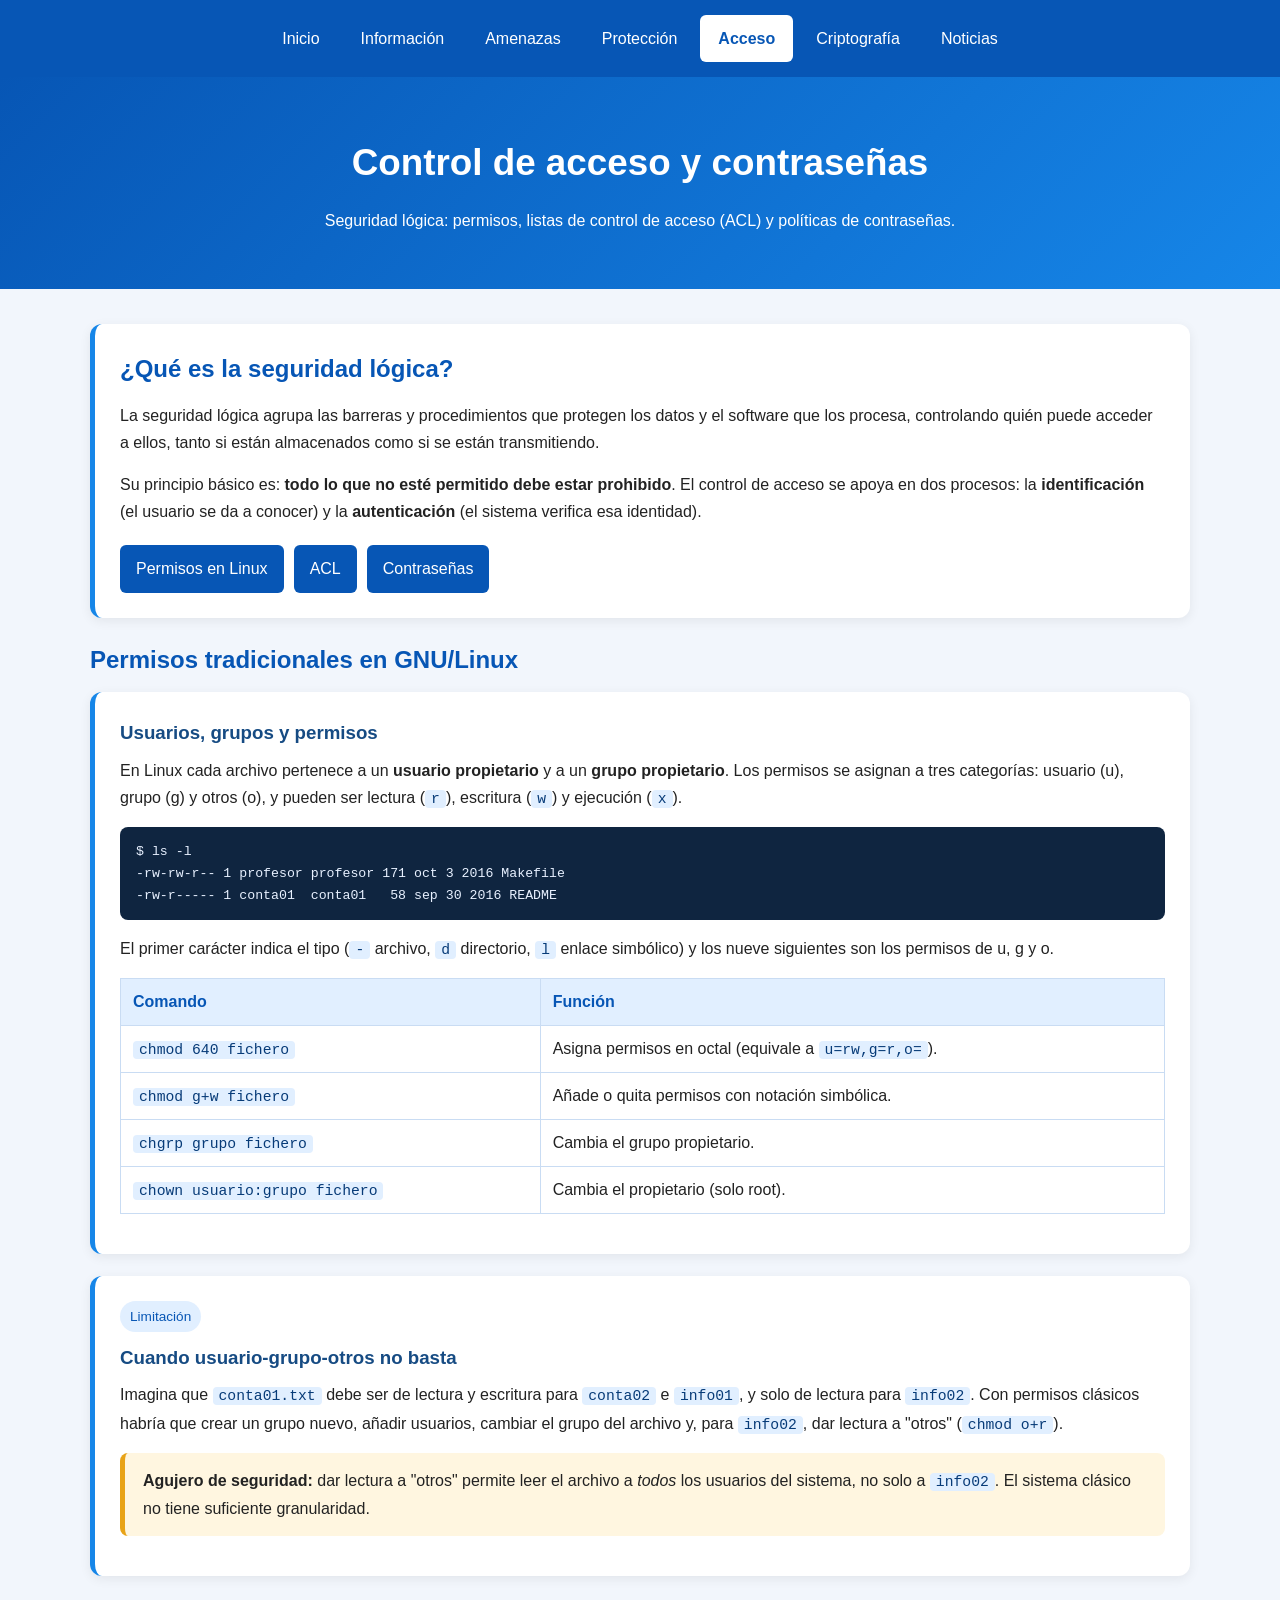
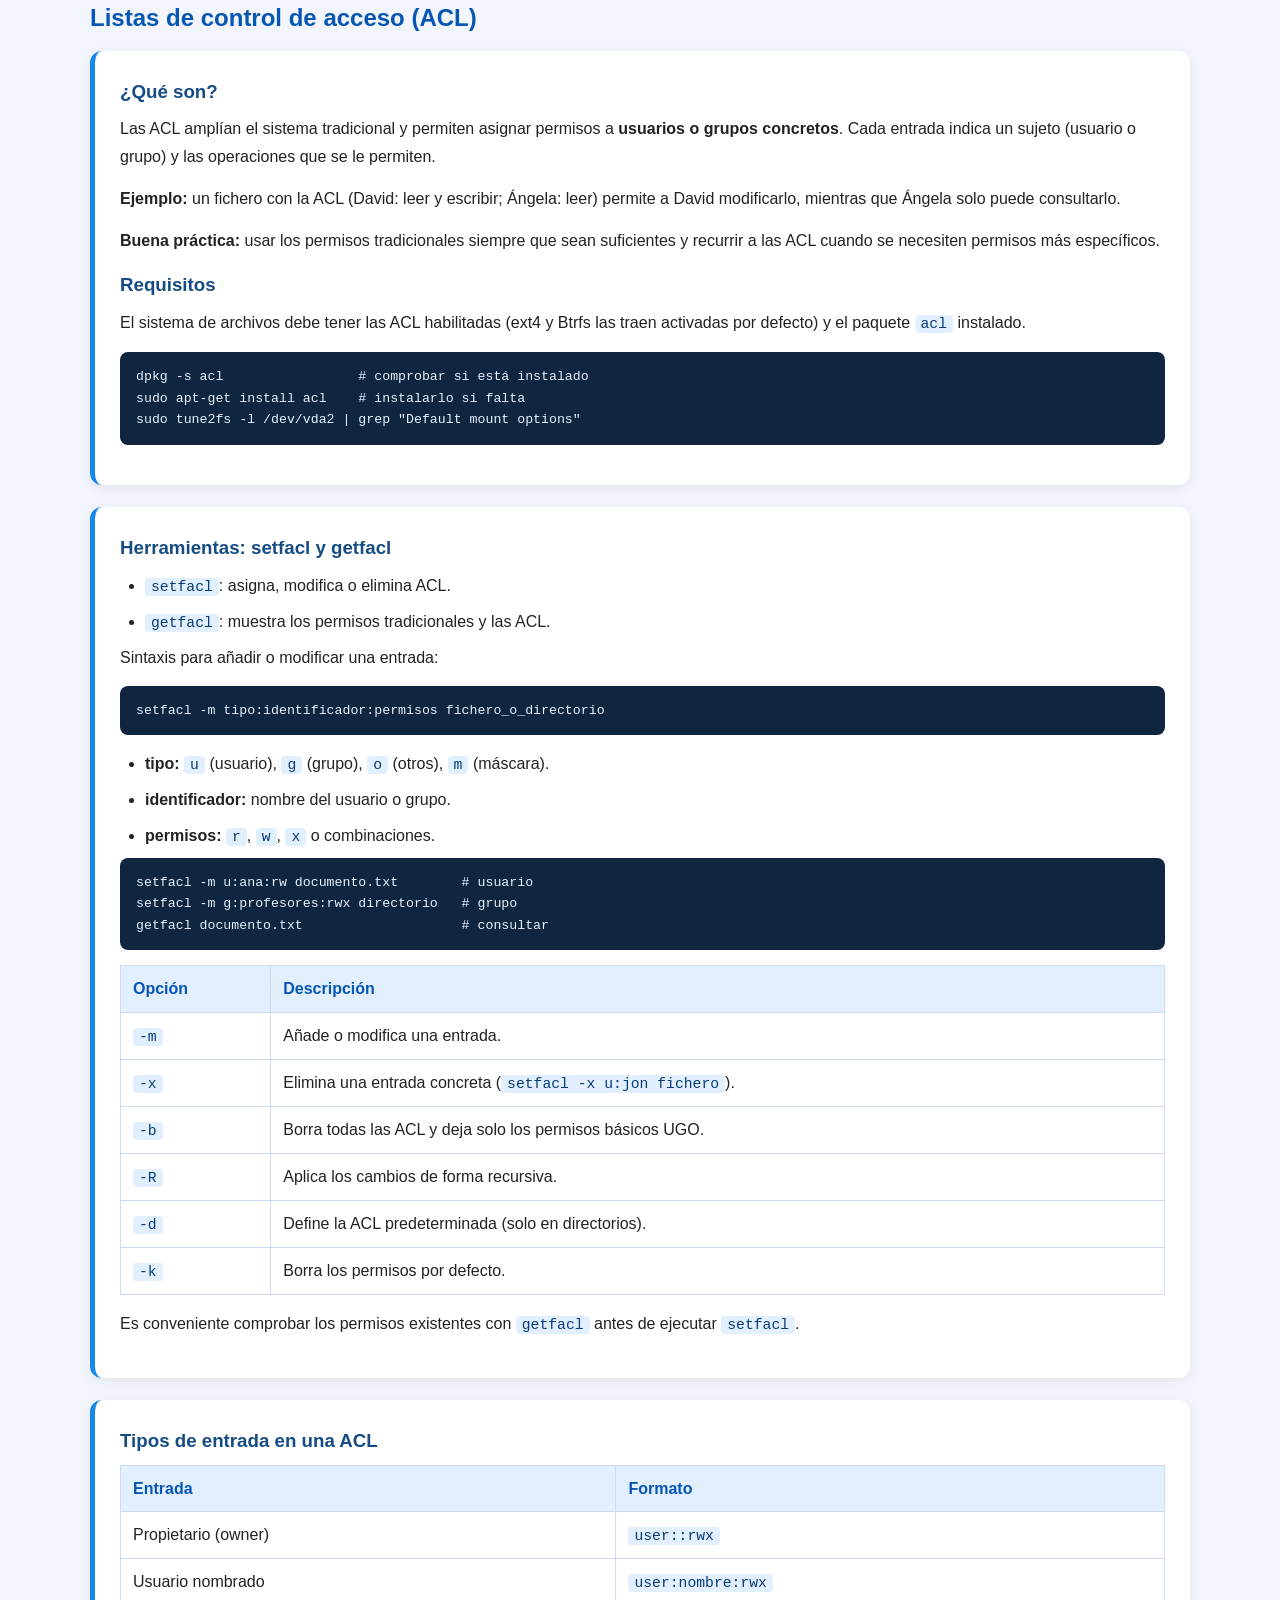
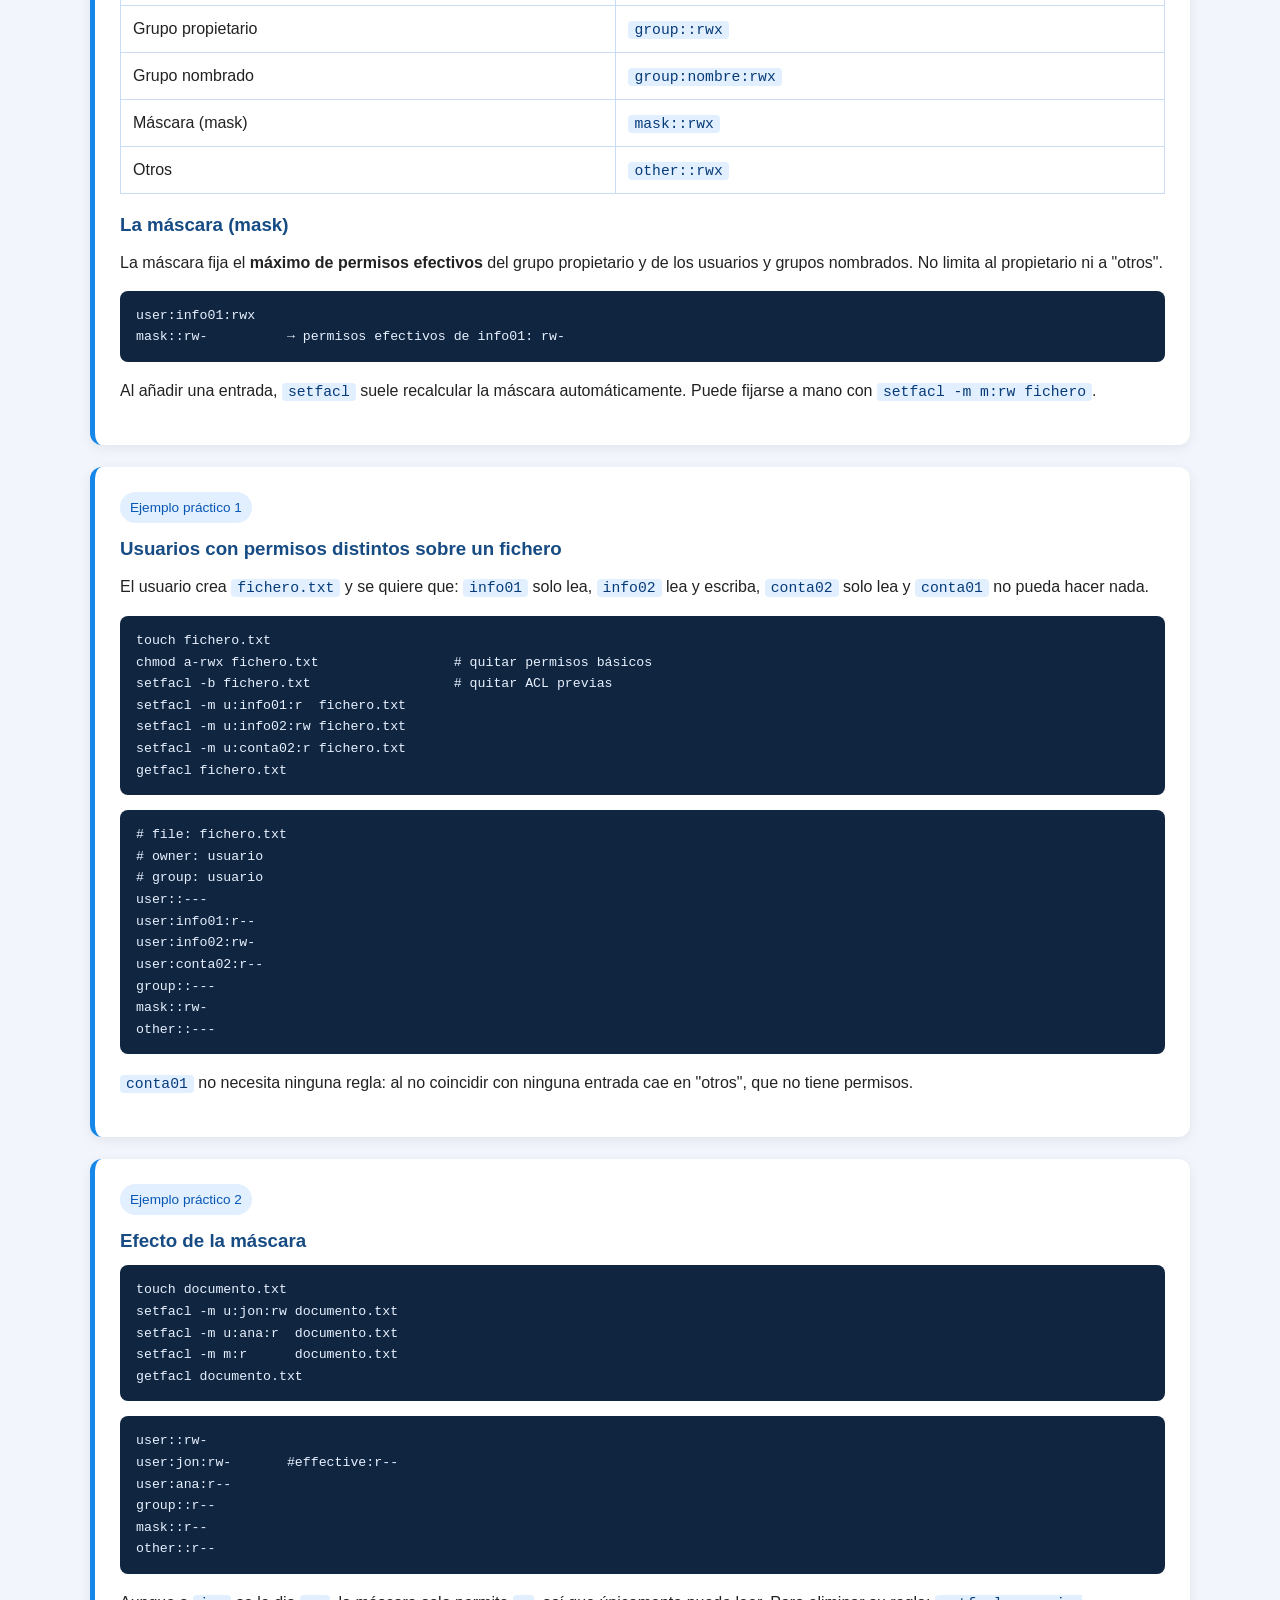
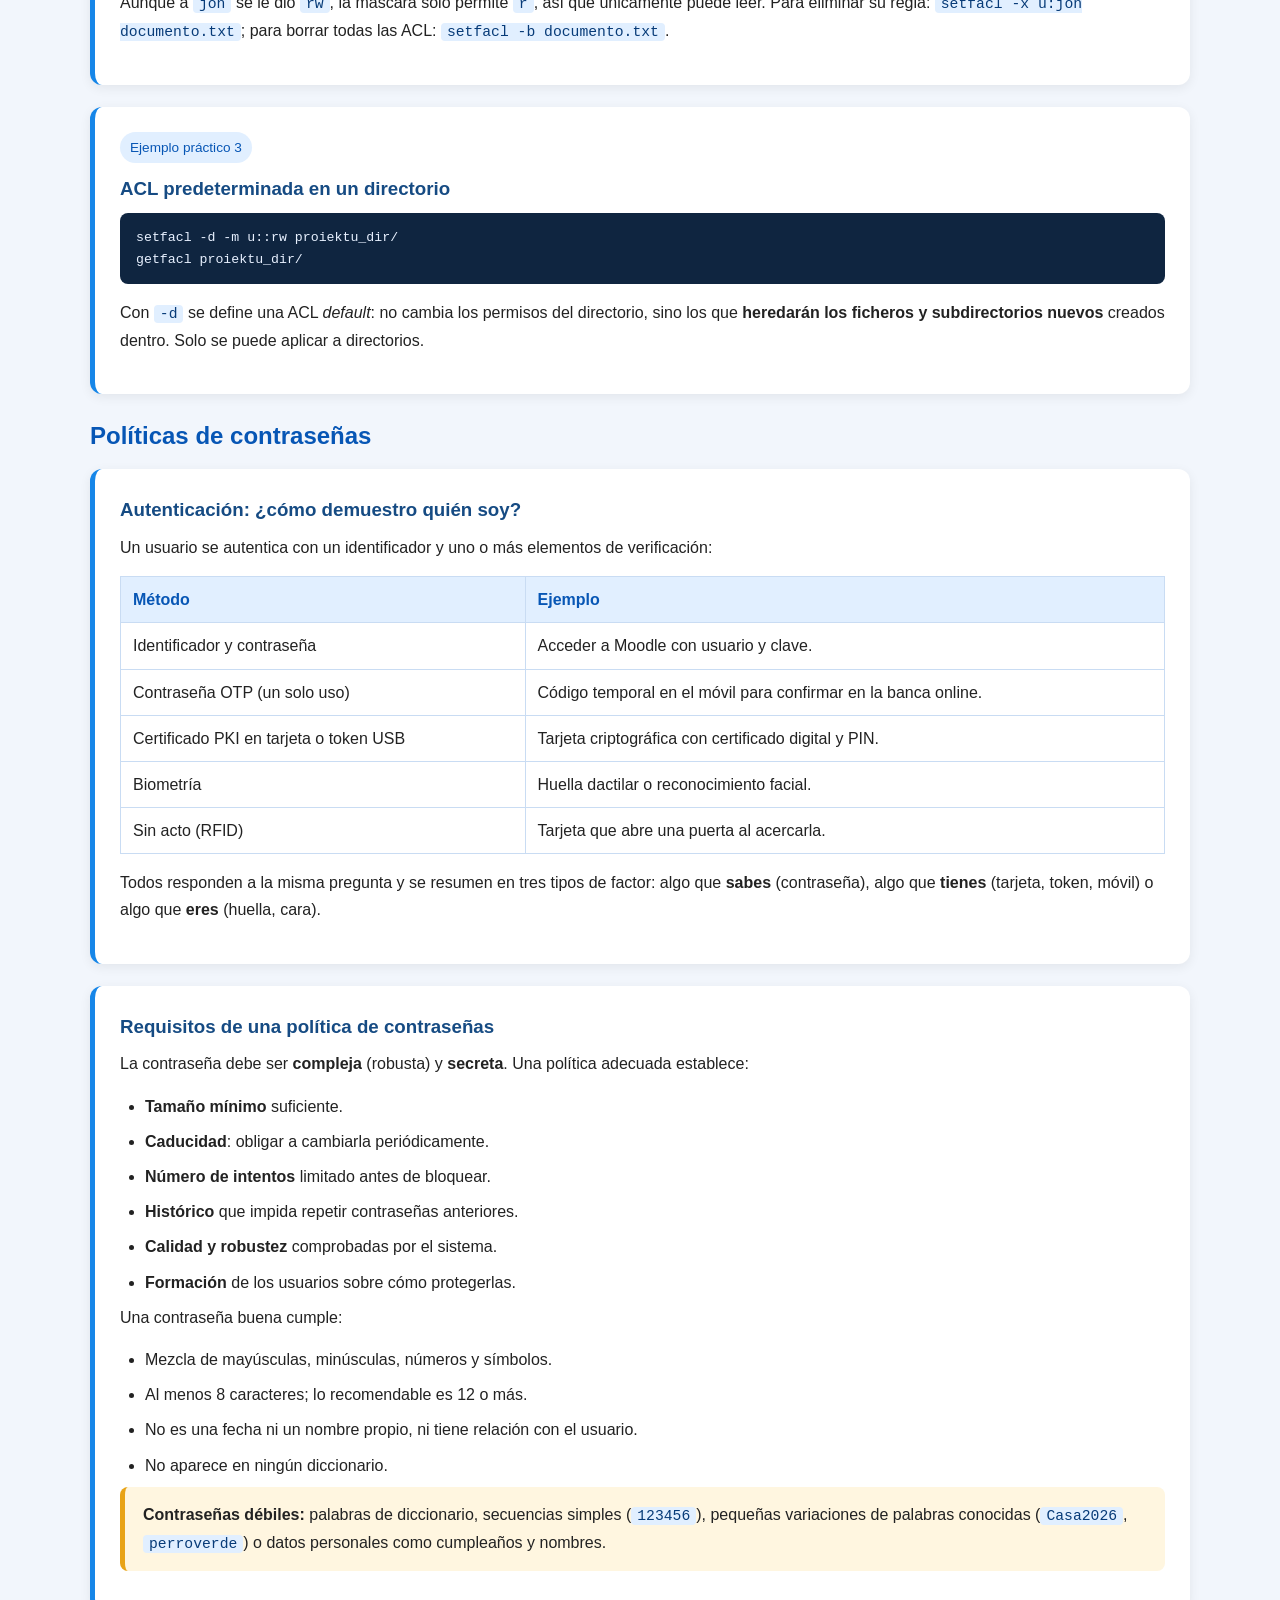
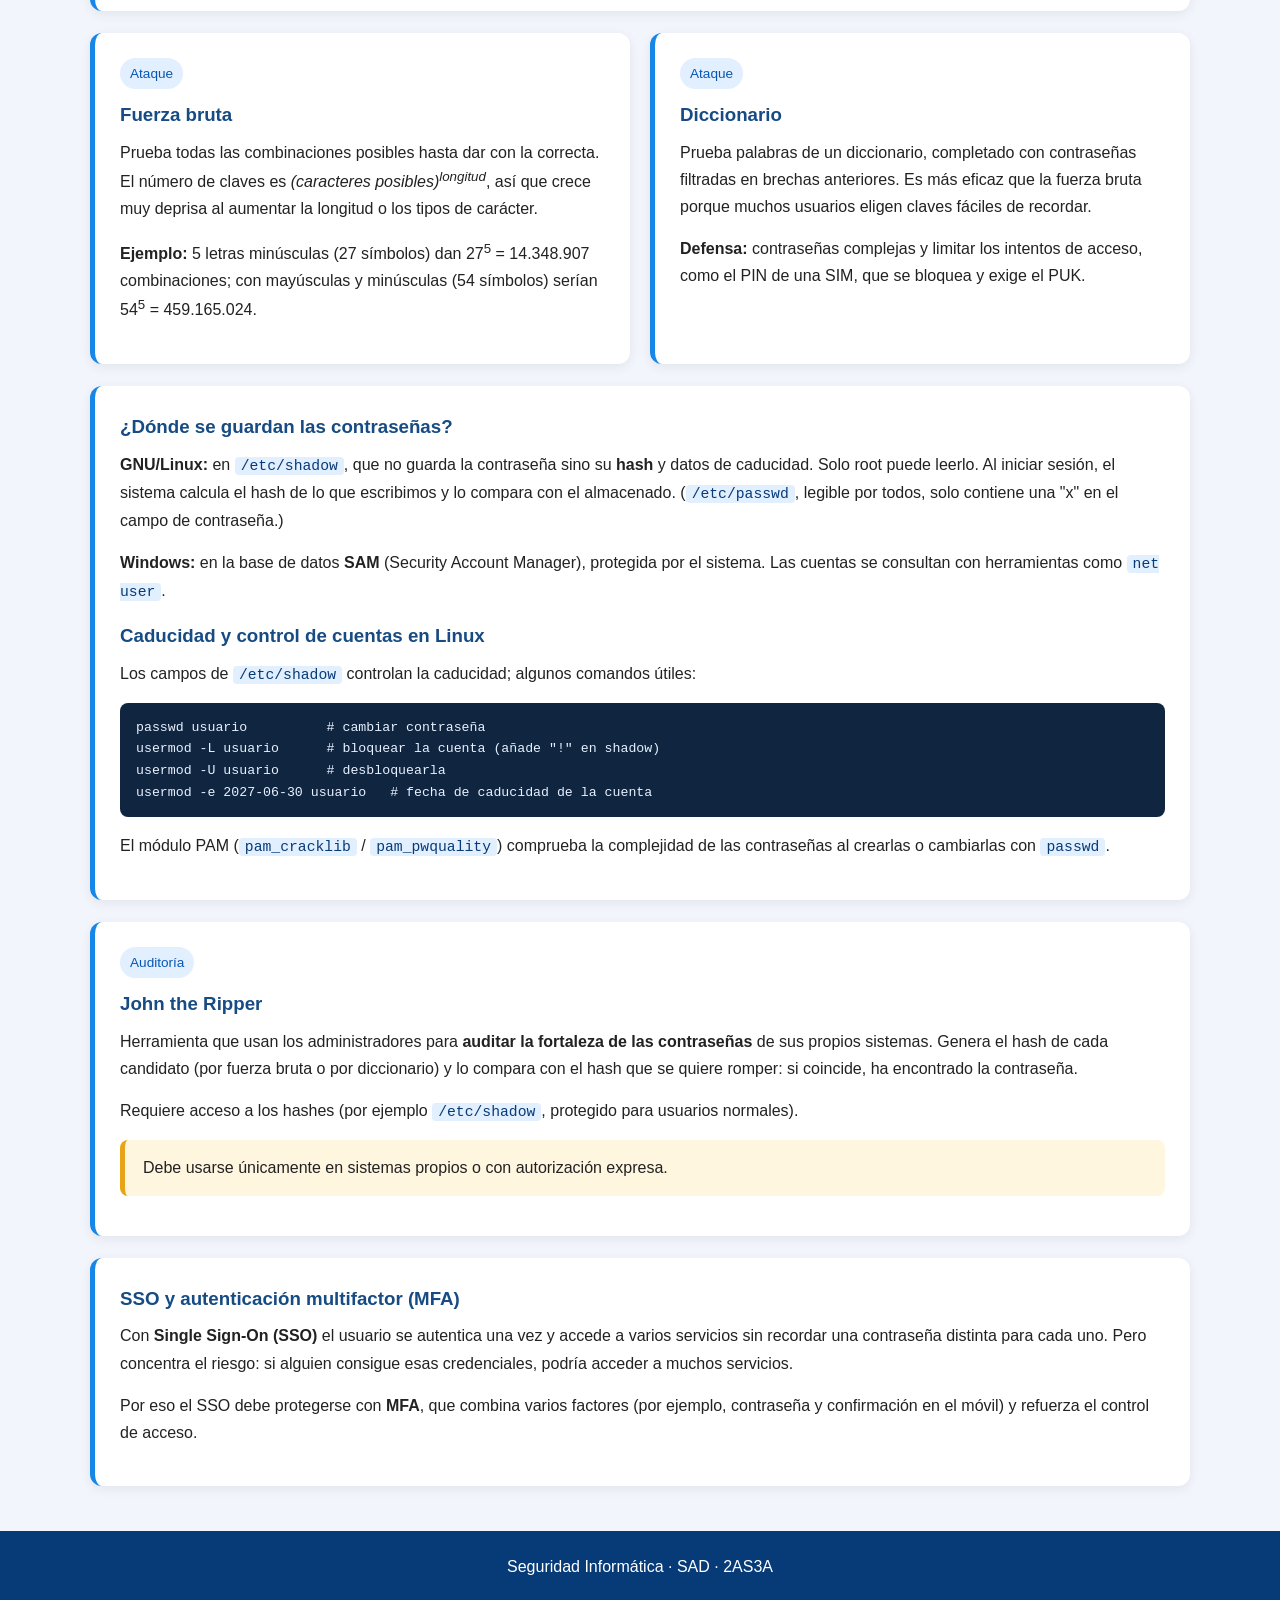
==== SATweb/SATweb/acceso.html @ 042b910f "actualizadov4 se han añadido apartados nuevos y tambien adaptada a la teoria" ====
<!DOCTYPE html>
<html lang="es">
<head>
    <meta charset="UTF-8">
    <meta name="viewport" content="width=device-width, initial-scale=1.0">
    <title>Control de acceso | Seguridad Informática</title>
    <link rel="stylesheet" href="style.css">
</head>
<body>

<nav class="navbar">
    <a href="index.html">Inicio</a>
    <a href="informacion.html">Información</a>
    <a href="amenazas.html">Amenazas</a>
    <a href="proteccion.html">Protección</a>
    <a href="acceso.html" class="activo">Acceso</a>
    <a href="criptografia.html">Criptografía</a>
    <a href="noticias.html">Noticias</a>
</nav>

<header class="hero">
    <h1>Control de acceso y contraseñas</h1>
    <p>Seguridad lógica: permisos, listas de control de acceso (ACL) y políticas de contraseñas.</p>
</header>

<main class="contenedor">

    <section class="tarjeta">
        <h2>¿Qué es la seguridad lógica?</h2>
        <p>
            La seguridad lógica agrupa las barreras y procedimientos que
            protegen los datos y el software que los procesa, controlando
            quién puede acceder a ellos, tanto si están almacenados como
            si se están transmitiendo.
        </p>
        <p>
            Su principio básico es: <strong>todo lo que no esté permitido
            debe estar prohibido</strong>. El control de acceso se apoya en dos procesos:
            la <strong>identificación</strong> (el usuario se da a conocer) y la
            <strong>autenticación</strong> (el sistema verifica esa identidad).
        </p>
        <div class="indice">
            <a class="boton" href="#permisos">Permisos en Linux</a>
            <a class="boton" href="#acl">ACL</a>
            <a class="boton" href="#contrasenas">Contraseñas</a>
        </div>
    </section>

    <h2 id="permisos">Permisos tradicionales en GNU/Linux</h2>

    <section class="tarjeta">
        <h3>Usuarios, grupos y permisos</h3>
        <p>
            En Linux cada archivo pertenece a un <strong>usuario propietario</strong>
            y a un <strong>grupo propietario</strong>. Los permisos se asignan a tres
            categorías: usuario (u), grupo (g) y otros (o), y pueden ser
            lectura (<code>r</code>), escritura (<code>w</code>) y ejecución (<code>x</code>).
        </p>
        <pre><code>$ ls -l
-rw-rw-r-- 1 profesor profesor 171 oct 3 2016 Makefile
-rw-r----- 1 conta01  conta01   58 sep 30 2016 README</code></pre>
        <p>
            El primer carácter indica el tipo (<code>-</code> archivo, <code>d</code> directorio,
            <code>l</code> enlace simbólico) y los nueve siguientes son los permisos de u, g y o.
        </p>

        <div class="tabla-scroll">
        <table>
            <tr><th>Comando</th><th>Función</th></tr>
            <tr><td><code>chmod 640 fichero</code></td><td>Asigna permisos en octal (equivale a <code>u=rw,g=r,o=</code>).</td></tr>
            <tr><td><code>chmod g+w fichero</code></td><td>Añade o quita permisos con notación simbólica.</td></tr>
            <tr><td><code>chgrp grupo fichero</code></td><td>Cambia el grupo propietario.</td></tr>
            <tr><td><code>chown usuario:grupo fichero</code></td><td>Cambia el propietario (solo root).</td></tr>
        </table>
        </div>
    </section>

    <section class="tarjeta">
        <span class="etiqueta">Limitación</span>
        <h3>Cuando usuario-grupo-otros no basta</h3>
        <p>
            Imagina que <code>conta01.txt</code> debe ser de lectura y escritura para
            <code>conta02</code> e <code>info01</code>, y solo de lectura para <code>info02</code>.
            Con permisos clásicos habría que crear un grupo nuevo, añadir usuarios,
            cambiar el grupo del archivo y, para <code>info02</code>, dar lectura a
            "otros" (<code>chmod o+r</code>).
        </p>
        <div class="aviso-caja">
            <strong>Agujero de seguridad:</strong> dar lectura a "otros" permite leer el archivo
            a <em>todos</em> los usuarios del sistema, no solo a <code>info02</code>.
            El sistema clásico no tiene suficiente granularidad.
        </div>
    </section>

    <h2 id="acl">Listas de control de acceso (ACL)</h2>

    <section class="tarjeta">
        <h3>¿Qué son?</h3>
        <p>
            Las ACL amplían el sistema tradicional y permiten asignar permisos a
            <strong>usuarios o grupos concretos</strong>. Cada entrada indica un sujeto
            (usuario o grupo) y las operaciones que se le permiten.
        </p>
        <p>
            <strong>Ejemplo:</strong> un fichero con la ACL (David: leer y escribir; Ángela: leer)
            permite a David modificarlo, mientras que Ángela solo puede consultarlo.
        </p>
        <p>
            <strong>Buena práctica:</strong> usar los permisos tradicionales siempre que
            sean suficientes y recurrir a las ACL cuando se necesiten permisos más específicos.
        </p>

        <h3>Requisitos</h3>
        <p>
            El sistema de archivos debe tener las ACL habilitadas (ext4 y Btrfs
            las traen activadas por defecto) y el paquete <code>acl</code> instalado.
        </p>
<pre><code>dpkg -s acl                 # comprobar si está instalado
sudo apt-get install acl    # instalarlo si falta
sudo tune2fs -l /dev/vda2 | grep "Default mount options"</code></pre>
    </section>

    <section class="tarjeta">
        <h3>Herramientas: setfacl y getfacl</h3>
        <ul>
            <li><code>setfacl</code>: asigna, modifica o elimina ACL.</li>
            <li><code>getfacl</code>: muestra los permisos tradicionales y las ACL.</li>
        </ul>
        <p>Sintaxis para añadir o modificar una entrada:</p>
        <pre><code>setfacl -m tipo:identificador:permisos fichero_o_directorio</code></pre>
        <ul>
            <li><strong>tipo:</strong> <code>u</code> (usuario), <code>g</code> (grupo), <code>o</code> (otros), <code>m</code> (máscara).</li>
            <li><strong>identificador:</strong> nombre del usuario o grupo.</li>
            <li><strong>permisos:</strong> <code>r</code>, <code>w</code>, <code>x</code> o combinaciones.</li>
        </ul>
<pre><code>setfacl -m u:ana:rw documento.txt        # usuario
setfacl -m g:profesores:rwx directorio   # grupo
getfacl documento.txt                    # consultar</code></pre>

        <div class="tabla-scroll">
        <table>
            <tr><th>Opción</th><th>Descripción</th></tr>
            <tr><td><code>-m</code></td><td>Añade o modifica una entrada.</td></tr>
            <tr><td><code>-x</code></td><td>Elimina una entrada concreta (<code>setfacl -x u:jon fichero</code>).</td></tr>
            <tr><td><code>-b</code></td><td>Borra todas las ACL y deja solo los permisos básicos UGO.</td></tr>
            <tr><td><code>-R</code></td><td>Aplica los cambios de forma recursiva.</td></tr>
            <tr><td><code>-d</code></td><td>Define la ACL predeterminada (solo en directorios).</td></tr>
            <tr><td><code>-k</code></td><td>Borra los permisos por defecto.</td></tr>
        </table>
        </div>
        <p>Es conveniente comprobar los permisos existentes con <code>getfacl</code> antes de ejecutar <code>setfacl</code>.</p>
    </section>

    <section class="tarjeta">
        <h3>Tipos de entrada en una ACL</h3>
        <div class="tabla-scroll">
        <table>
            <tr><th>Entrada</th><th>Formato</th></tr>
            <tr><td>Propietario (owner)</td><td><code>user::rwx</code></td></tr>
            <tr><td>Usuario nombrado</td><td><code>user:nombre:rwx</code></td></tr>
            <tr><td>Grupo propietario</td><td><code>group::rwx</code></td></tr>
            <tr><td>Grupo nombrado</td><td><code>group:nombre:rwx</code></td></tr>
            <tr><td>Máscara (mask)</td><td><code>mask::rwx</code></td></tr>
            <tr><td>Otros</td><td><code>other::rwx</code></td></tr>
        </table>
        </div>

        <h3>La máscara (mask)</h3>
        <p>
            La máscara fija el <strong>máximo de permisos efectivos</strong> del grupo propietario
            y de los usuarios y grupos nombrados. No limita al propietario ni a "otros".
        </p>
<pre><code>user:info01:rwx
mask::rw-          → permisos efectivos de info01: rw-</code></pre>
        <p>
            Al añadir una entrada, <code>setfacl</code> suele recalcular la máscara automáticamente.
            Puede fijarse a mano con <code>setfacl -m m:rw fichero</code>.
        </p>
    </section>

    <section class="tarjeta">
        <span class="etiqueta">Ejemplo práctico 1</span>
        <h3>Usuarios con permisos distintos sobre un fichero</h3>
        <p>
            El usuario crea <code>fichero.txt</code> y se quiere que: <code>info01</code> solo lea,
            <code>info02</code> lea y escriba, <code>conta02</code> solo lea y <code>conta01</code>
            no pueda hacer nada.
        </p>
<pre><code>touch fichero.txt
chmod a-rwx fichero.txt                 # quitar permisos básicos
setfacl -b fichero.txt                  # quitar ACL previas
setfacl -m u:info01:r  fichero.txt
setfacl -m u:info02:rw fichero.txt
setfacl -m u:conta02:r fichero.txt
getfacl fichero.txt</code></pre>
<pre><code># file: fichero.txt
# owner: usuario
# group: usuario
user::---
user:info01:r--
user:info02:rw-
user:conta02:r--
group::---
mask::rw-
other::---</code></pre>
        <p>
            <code>conta01</code> no necesita ninguna regla: al no coincidir con ninguna entrada
            cae en "otros", que no tiene permisos.
        </p>
    </section>

    <section class="tarjeta">
        <span class="etiqueta">Ejemplo práctico 2</span>
        <h3>Efecto de la máscara</h3>
<pre><code>touch documento.txt
setfacl -m u:jon:rw documento.txt
setfacl -m u:ana:r  documento.txt
setfacl -m m:r      documento.txt
getfacl documento.txt</code></pre>
<pre><code>user::rw-
user:jon:rw-       #effective:r--
user:ana:r--
group::r--
mask::r--
other::r--</code></pre>
        <p>
            Aunque a <code>jon</code> se le dio <code>rw</code>, la máscara solo permite <code>r</code>,
            así que únicamente puede leer. Para eliminar su regla: <code>setfacl -x u:jon documento.txt</code>;
            para borrar todas las ACL: <code>setfacl -b documento.txt</code>.
        </p>
    </section>

    <section class="tarjeta">
        <span class="etiqueta">Ejemplo práctico 3</span>
        <h3>ACL predeterminada en un directorio</h3>
<pre><code>setfacl -d -m u::rw proiektu_dir/
getfacl proiektu_dir/</code></pre>
        <p>
            Con <code>-d</code> se define una ACL <em>default</em>: no cambia los permisos del
            directorio, sino los que <strong>heredarán los ficheros y subdirectorios nuevos</strong>
            creados dentro. Solo se puede aplicar a directorios.
        </p>
    </section>

    <h2 id="contrasenas">Políticas de contraseñas</h2>

    <section class="tarjeta">
        <h3>Autenticación: ¿cómo demuestro quién soy?</h3>
        <p>Un usuario se autentica con un identificador y uno o más elementos de verificación:</p>
        <div class="tabla-scroll">
        <table>
            <tr><th>Método</th><th>Ejemplo</th></tr>
            <tr><td>Identificador y contraseña</td><td>Acceder a Moodle con usuario y clave.</td></tr>
            <tr><td>Contraseña OTP (un solo uso)</td><td>Código temporal en el móvil para confirmar en la banca online.</td></tr>
            <tr><td>Certificado PKI en tarjeta o token USB</td><td>Tarjeta criptográfica con certificado digital y PIN.</td></tr>
            <tr><td>Biometría</td><td>Huella dactilar o reconocimiento facial.</td></tr>
            <tr><td>Sin acto (RFID)</td><td>Tarjeta que abre una puerta al acercarla.</td></tr>
        </table>
        </div>
        <p>
            Todos responden a la misma pregunta y se resumen en tres tipos de factor:
            algo que <strong>sabes</strong> (contraseña), algo que <strong>tienes</strong>
            (tarjeta, token, móvil) o algo que <strong>eres</strong> (huella, cara).
        </p>
    </section>

    <section class="tarjeta">
        <h3>Requisitos de una política de contraseñas</h3>
        <p>La contraseña debe ser <strong>compleja</strong> (robusta) y <strong>secreta</strong>. Una política adecuada establece:</p>
        <ul>
            <li><strong>Tamaño mínimo</strong> suficiente.</li>
            <li><strong>Caducidad</strong>: obligar a cambiarla periódicamente.</li>
            <li><strong>Número de intentos</strong> limitado antes de bloquear.</li>
            <li><strong>Histórico</strong> que impida repetir contraseñas anteriores.</li>
            <li><strong>Calidad y robustez</strong> comprobadas por el sistema.</li>
            <li><strong>Formación</strong> de los usuarios sobre cómo protegerlas.</li>
        </ul>
        <p>Una contraseña buena cumple:</p>
        <ul>
            <li>Mezcla de mayúsculas, minúsculas, números y símbolos.</li>
            <li>Al menos 8 caracteres; lo recomendable es 12 o más.</li>
            <li>No es una fecha ni un nombre propio, ni tiene relación con el usuario.</li>
            <li>No aparece en ningún diccionario.</li>
        </ul>
        <div class="aviso-caja">
            <strong>Contraseñas débiles:</strong> palabras de diccionario, secuencias simples
            (<code>123456</code>), pequeñas variaciones de palabras conocidas
            (<code>Casa2026</code>, <code>perroverde</code>) o datos personales como cumpleaños y nombres.
        </div>
    </section>

    <div class="grid">
        <article class="tarjeta">
            <span class="etiqueta">Ataque</span>
            <h3>Fuerza bruta</h3>
            <p>
                Prueba todas las combinaciones posibles hasta dar con la correcta.
                El número de claves es <em>(caracteres posibles)<sup>longitud</sup></em>,
                así que crece muy deprisa al aumentar la longitud o los tipos de carácter.
            </p>
            <p>
                <strong>Ejemplo:</strong> 5 letras minúsculas (27 símbolos) dan
                27<sup>5</sup> = 14.348.907 combinaciones; con mayúsculas y minúsculas
                (54 símbolos) serían 54<sup>5</sup> = 459.165.024.
            </p>
        </article>

        <article class="tarjeta">
            <span class="etiqueta">Ataque</span>
            <h3>Diccionario</h3>
            <p>
                Prueba palabras de un diccionario, completado con contraseñas filtradas
                en brechas anteriores. Es más eficaz que la fuerza bruta porque muchos
                usuarios eligen claves fáciles de recordar.
            </p>
            <p>
                <strong>Defensa:</strong> contraseñas complejas y limitar los intentos de acceso,
                como el PIN de una SIM, que se bloquea y exige el PUK.
            </p>
        </article>
    </div>

    <section class="tarjeta">
        <h3>¿Dónde se guardan las contraseñas?</h3>
        <p>
            <strong>GNU/Linux:</strong> en <code>/etc/shadow</code>, que no guarda la contraseña sino su
            <strong>hash</strong> y datos de caducidad. Solo root puede leerlo. Al iniciar sesión, el sistema
            calcula el hash de lo que escribimos y lo compara con el almacenado.
            (<code>/etc/passwd</code>, legible por todos, solo contiene una "x" en el campo de contraseña.)
        </p>
        <p>
            <strong>Windows:</strong> en la base de datos <strong>SAM</strong> (Security Account Manager),
            protegida por el sistema. Las cuentas se consultan con herramientas como <code>net user</code>.
        </p>

        <h3>Caducidad y control de cuentas en Linux</h3>
        <p>Los campos de <code>/etc/shadow</code> controlan la caducidad; algunos comandos útiles:</p>
<pre><code>passwd usuario          # cambiar contraseña
usermod -L usuario      # bloquear la cuenta (añade "!" en shadow)
usermod -U usuario      # desbloquearla
usermod -e 2027-06-30 usuario   # fecha de caducidad de la cuenta</code></pre>
        <p>
            El módulo PAM (<code>pam_cracklib</code> / <code>pam_pwquality</code>) comprueba la complejidad
            de las contraseñas al crearlas o cambiarlas con <code>passwd</code>.
        </p>
    </section>

    <section class="tarjeta">
        <span class="etiqueta">Auditoría</span>
        <h3>John the Ripper</h3>
        <p>
            Herramienta que usan los administradores para <strong>auditar la fortaleza de las contraseñas</strong>
            de sus propios sistemas. Genera el hash de cada candidato (por fuerza bruta o por diccionario) y
            lo compara con el hash que se quiere romper: si coincide, ha encontrado la contraseña.
        </p>
        <p>
            Requiere acceso a los hashes (por ejemplo <code>/etc/shadow</code>, protegido para usuarios normales).
        </p>
        <div class="aviso-caja">
            Debe usarse únicamente en sistemas propios o con autorización expresa.
        </div>
    </section>

    <section class="tarjeta">
        <h3>SSO y autenticación multifactor (MFA)</h3>
        <p>
            Con <strong>Single Sign-On (SSO)</strong> el usuario se autentica una vez y accede a
            varios servicios sin recordar una contraseña distinta para cada uno. Pero concentra el
            riesgo: si alguien consigue esas credenciales, podría acceder a muchos servicios.
        </p>
        <p>
            Por eso el SSO debe protegerse con <strong>MFA</strong>, que combina varios factores
            (por ejemplo, contraseña y confirmación en el móvil) y refuerza el control de acceso.
        </p>
    </section>

</main>

<footer>
    <p>Seguridad Informática · SAD · 2AS3A</p>
</footer>

</body>
</html>
---- SATweb/SATweb/style.css ----
* {
    margin: 0;
    padding: 0;
    box-sizing: border-box;
}

html {
    scroll-behavior: smooth;
}

body {
    font-family: Arial, sans-serif;
    background-color: #f2f6fc;
    color: #222;
    line-height: 1.7;
}

.navbar {
    width: 100%;
    background-color: #0756b5;
    display: flex;
    justify-content: center;
    align-items: center;
    flex-wrap: wrap;
    gap: 5px;
    padding: 15px 20px;
    box-shadow: 0 4px 10px rgba(0, 0, 0, 0.15);
}

.navbar a {
    color: white;
    text-decoration: none;
    padding: 10px 18px;
    border-radius: 6px;
    transition: background-color 0.3s;
}

.navbar a:hover {
    background-color: #003d85;
}

.navbar a.activo {
    background-color: white;
    color: #0756b5;
    font-weight: bold;
}

.hero {
    background: linear-gradient(135deg, #0756b5, #1686e8);
    color: white;
    text-align: center;
    padding: 55px 20px;
}

.hero h1 {
    font-size: 2.3rem;
    margin-bottom: 12px;
}

.hero p {
    max-width: 850px;
    margin: auto;
}

.contenedor {
    width: 90%;
    max-width: 1100px;
    margin: 35px auto;
}

h2 {
    color: #0756b5;
    margin-bottom: 12px;
}

h3 {
    color: #164b83;
    margin-bottom: 8px;
}

p {
    margin-bottom: 15px;
}

.tarjeta {
    background-color: white;
    padding: 25px;
    margin-bottom: 22px;
    border-radius: 12px;
    box-shadow: 0 3px 12px rgba(0, 0, 0, 0.07);
    border-left: 5px solid #1686e8;
}

.tarjeta ul {
    padding-left: 25px;
}

.tarjeta li {
    margin-bottom: 8px;
}

.grid {
    display: grid;
    grid-template-columns: repeat(auto-fit, minmax(250px, 1fr));
    gap: 20px;
}

.etiqueta {
    display: inline-block;
    background-color: #e1efff;
    color: #0756b5;
    padding: 4px 10px;
    border-radius: 20px;
    font-size: 0.85rem;
    margin-bottom: 10px;
}

.boton {
    display: inline-block;
    background-color: #0756b5;
    color: white;
    padding: 10px 16px;
    border-radius: 6px;
    text-decoration: none;
    margin-top: 5px;
}

.boton:hover {
    background-color: #003d85;
}

a {
    overflow-wrap: anywhere;
}

footer {
    background-color: #073b78;
    color: white;
    text-align: center;
    padding: 22px;
    margin-top: 45px;
}

@media (max-width: 600px) {
    .navbar {
        padding: 10px;
        gap: 3px;
    }

    .navbar a {
        padding: 9px 11px;
        font-size: 0.9rem;
    }

    .hero {
        padding: 35px 15px;
    }

    .hero h1 {
        font-size: 1.8rem;
    }

    .contenedor {
        width: 92%;
        margin-top: 22px;
    }

    .tarjeta {
        padding: 18px;
    }
}
.noticia-opinion {
    display: grid;
    grid-template-columns: 2fr 1fr;
    gap: 25px;
    align-items: stretch;
    margin-bottom: 30px;
}

.noticia-opinion .tarjeta {
    margin-bottom: 0;
}

.opinion {
    background-color: #e8f1ff;
    border: 2px solid #1769aa;
    border-radius: 15px;
    padding: 25px;
}

.opinion h2 {
    color: #14549a;
    margin-bottom: 15px;
}

.opinion textarea {
    width: 100%;
    min-height: 220px;
    padding: 12px;
    border: 1px solid #9bbce5;
    border-radius: 8px;
    font-family: Arial, sans-serif;
    font-size: 15px;
    resize: vertical;
    background-color: white;
    margin-bottom: 12px;
}

.opinion button {
    width: 100%;
    background-color: #1769aa;
    color: white;
    border: none;
    padding: 12px;
    border-radius: 8px;
    cursor: pointer;
    font-size: 15px;
}

.opinion button:hover {
    background-color: #104c80;
}

.opinion .aviso {
    font-size: 13px;
    color: #444;
    margin-top: 10px;
}

@media (max-width: 750px) {
    .noticia-opinion {
        grid-template-columns: 1fr;
    }
}
/* ---- Bloques técnicos (acceso.html y criptografia.html) ---- */
pre {
    background-color: #0f2540;
    color: #e8f1ff;
    padding: 14px 16px;
    border-radius: 8px;
    overflow-x: auto;
    margin-bottom: 15px;
    font-size: 0.9rem;
    line-height: 1.5;
}

code {
    font-family: Consolas, "Courier New", monospace;
    background-color: #e1efff;
    color: #073b78;
    padding: 1px 6px;
    border-radius: 4px;
    font-size: 0.92em;
    overflow-wrap: anywhere;
}

pre code {
    background: none;
    color: inherit;
    padding: 0;
}

.tabla-scroll {
    overflow-x: auto;
    margin-bottom: 15px;
}

table {
    width: 100%;
    border-collapse: collapse;
}

th, td {
    border: 1px solid #c9dcf3;
    padding: 9px 12px;
    text-align: left;
    vertical-align: top;
}

th {
    background-color: #e1efff;
    color: #0756b5;
}

.aviso-caja {
    background-color: #fff6e0;
    border-left: 5px solid #e8a317;
    padding: 14px 18px;
    border-radius: 8px;
    margin-bottom: 15px;
}

.indice {
    display: flex;
    flex-wrap: wrap;
    gap: 10px;
}
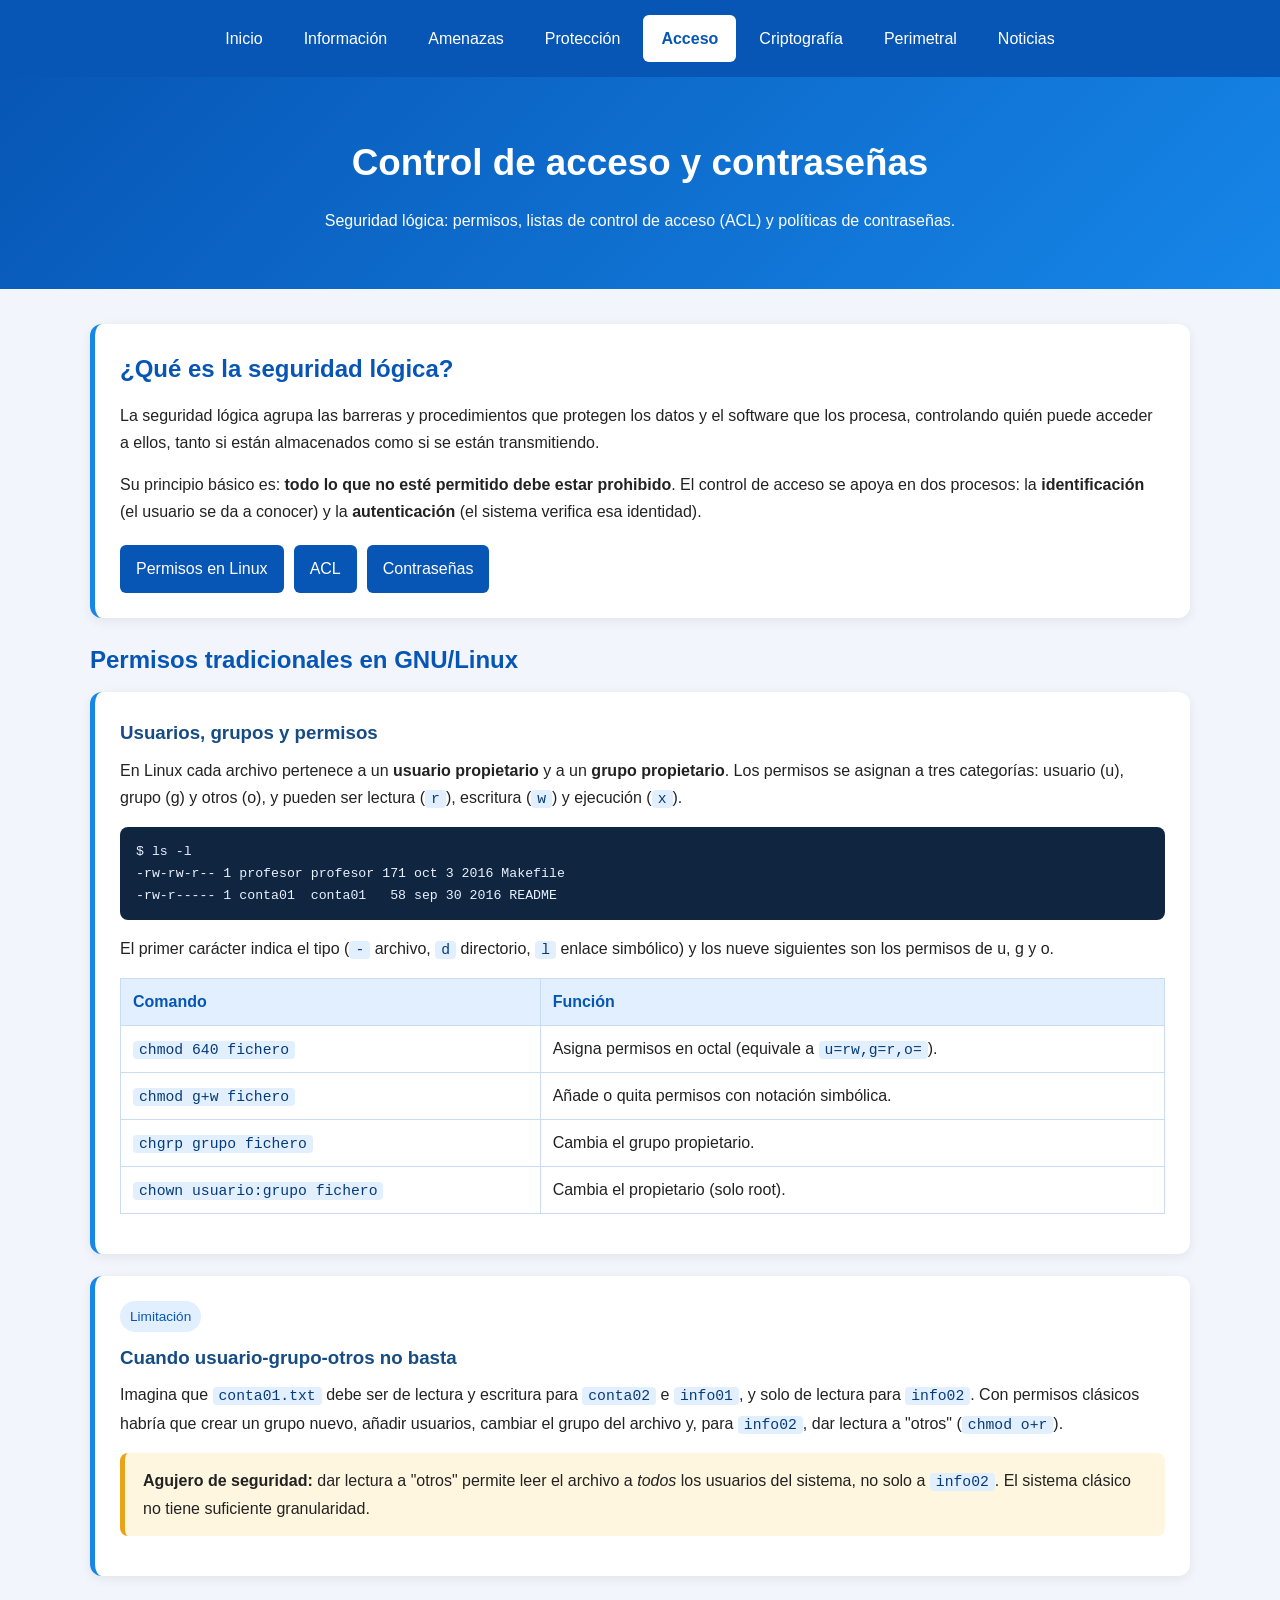
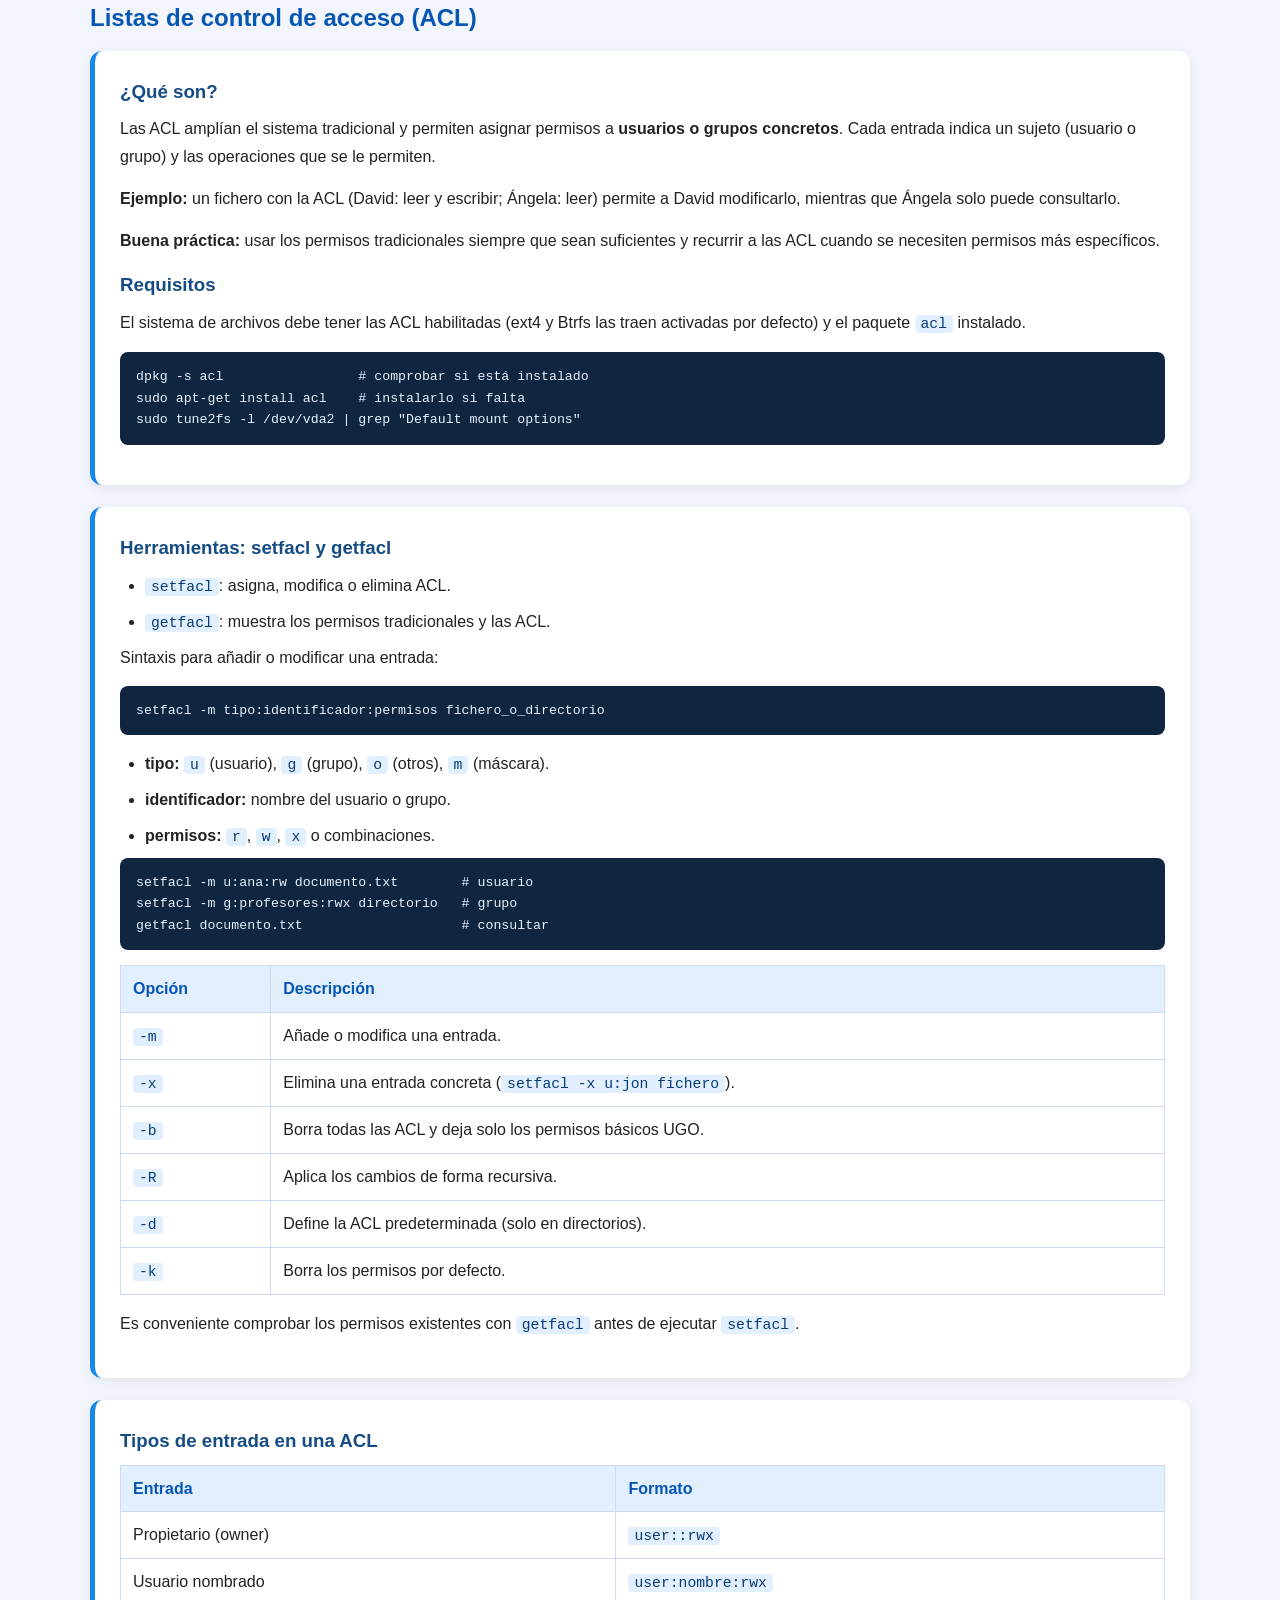
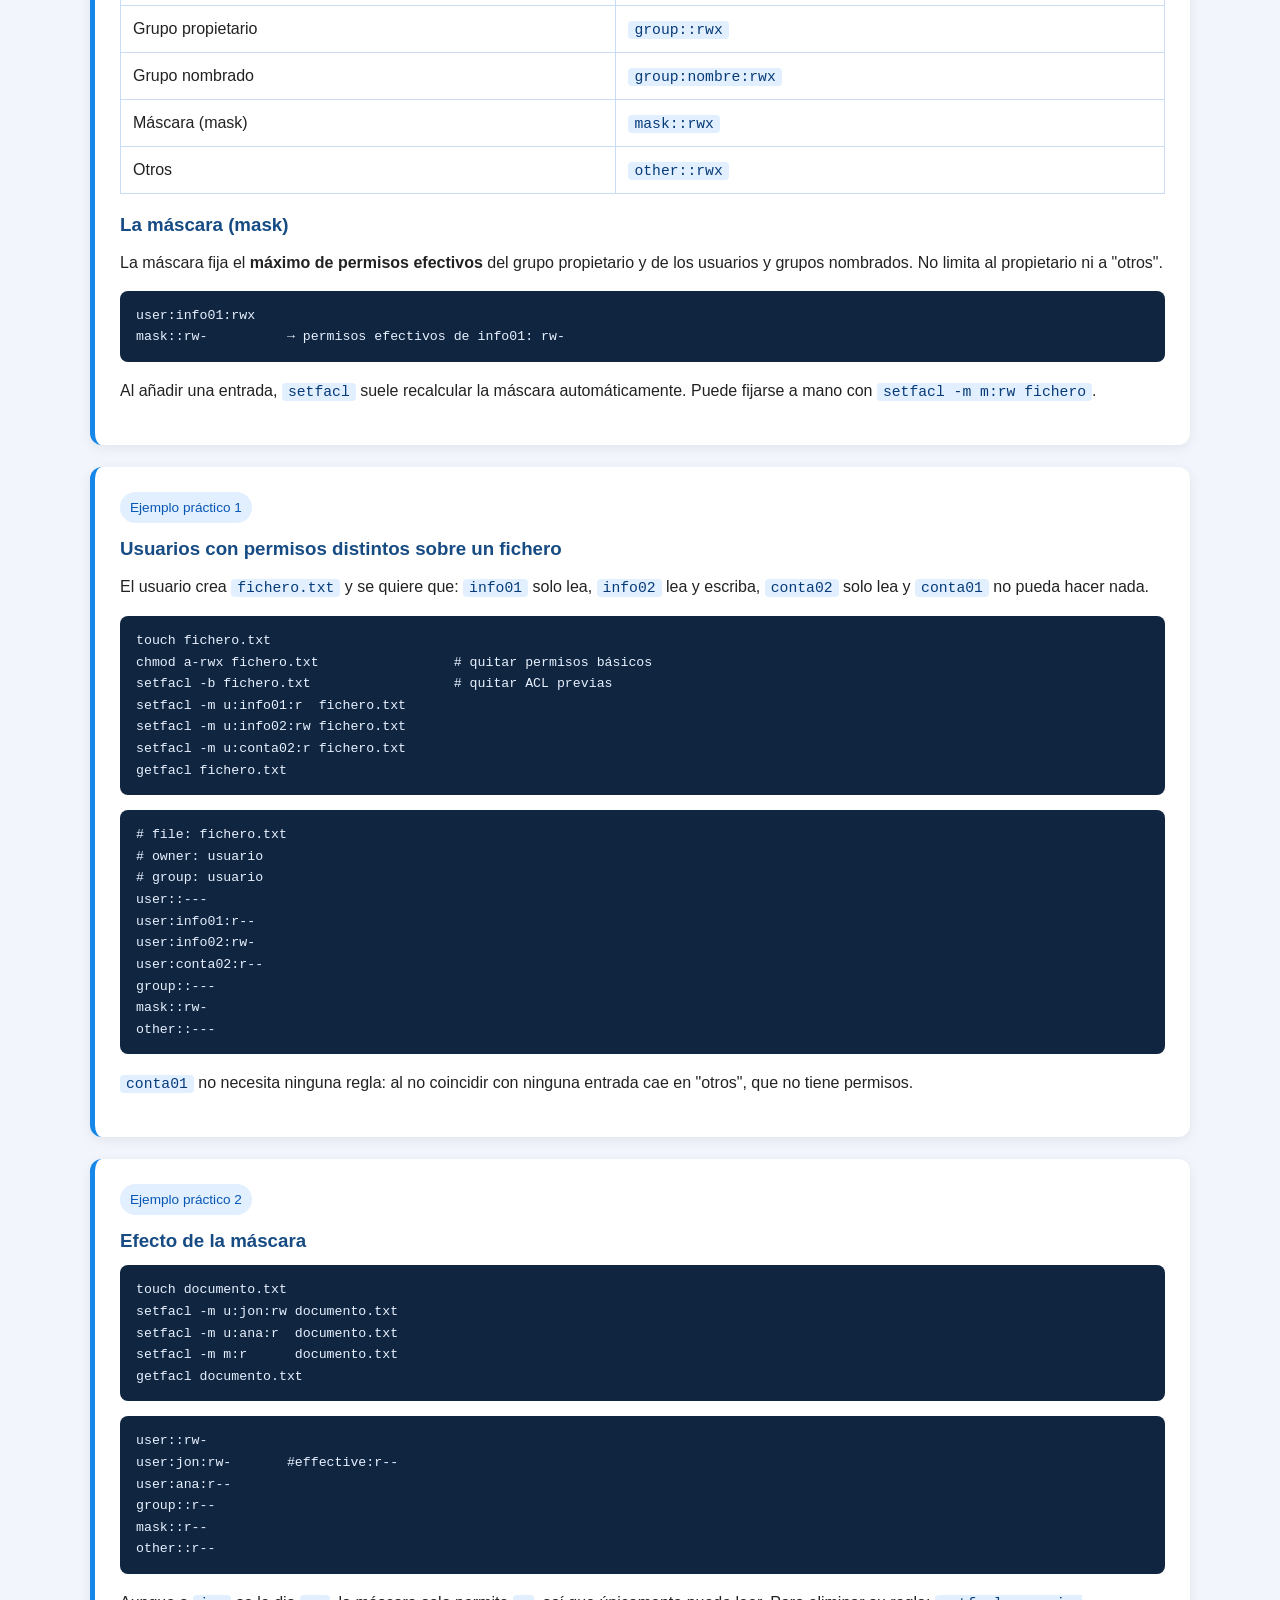
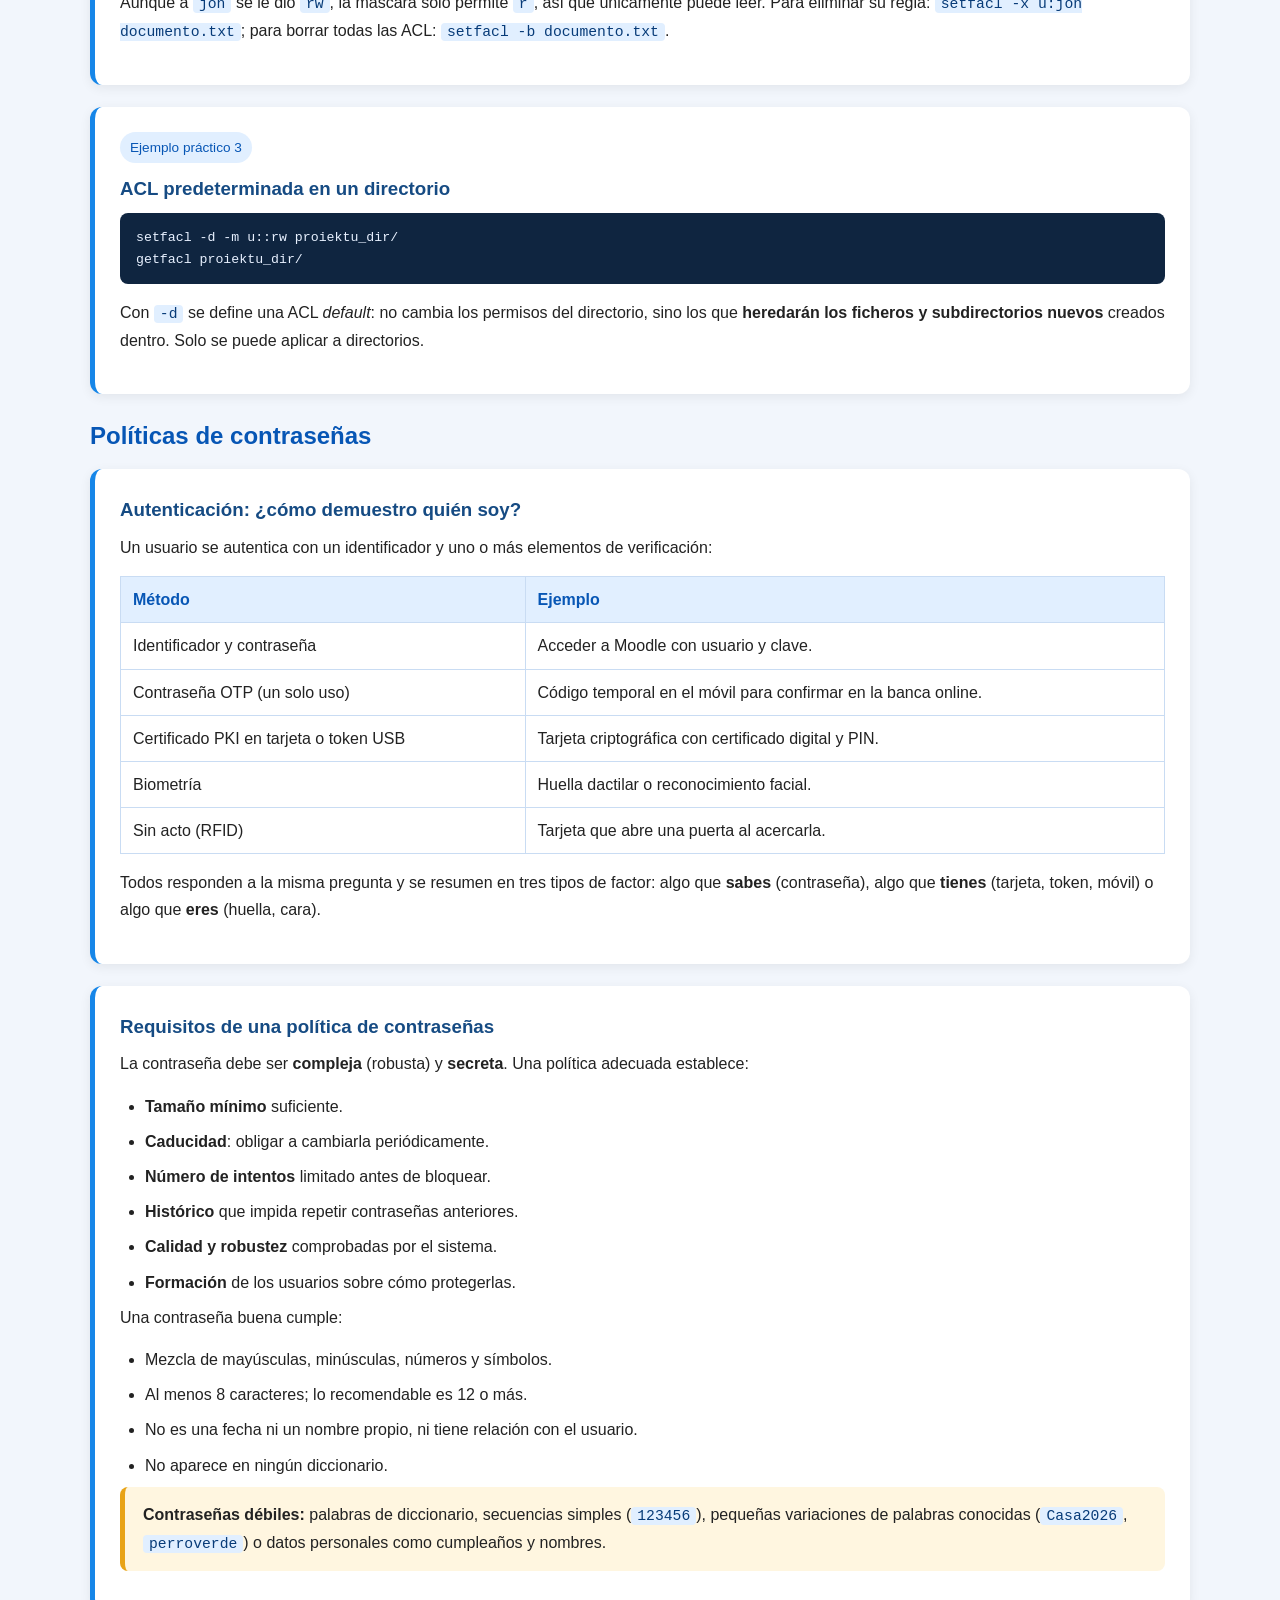
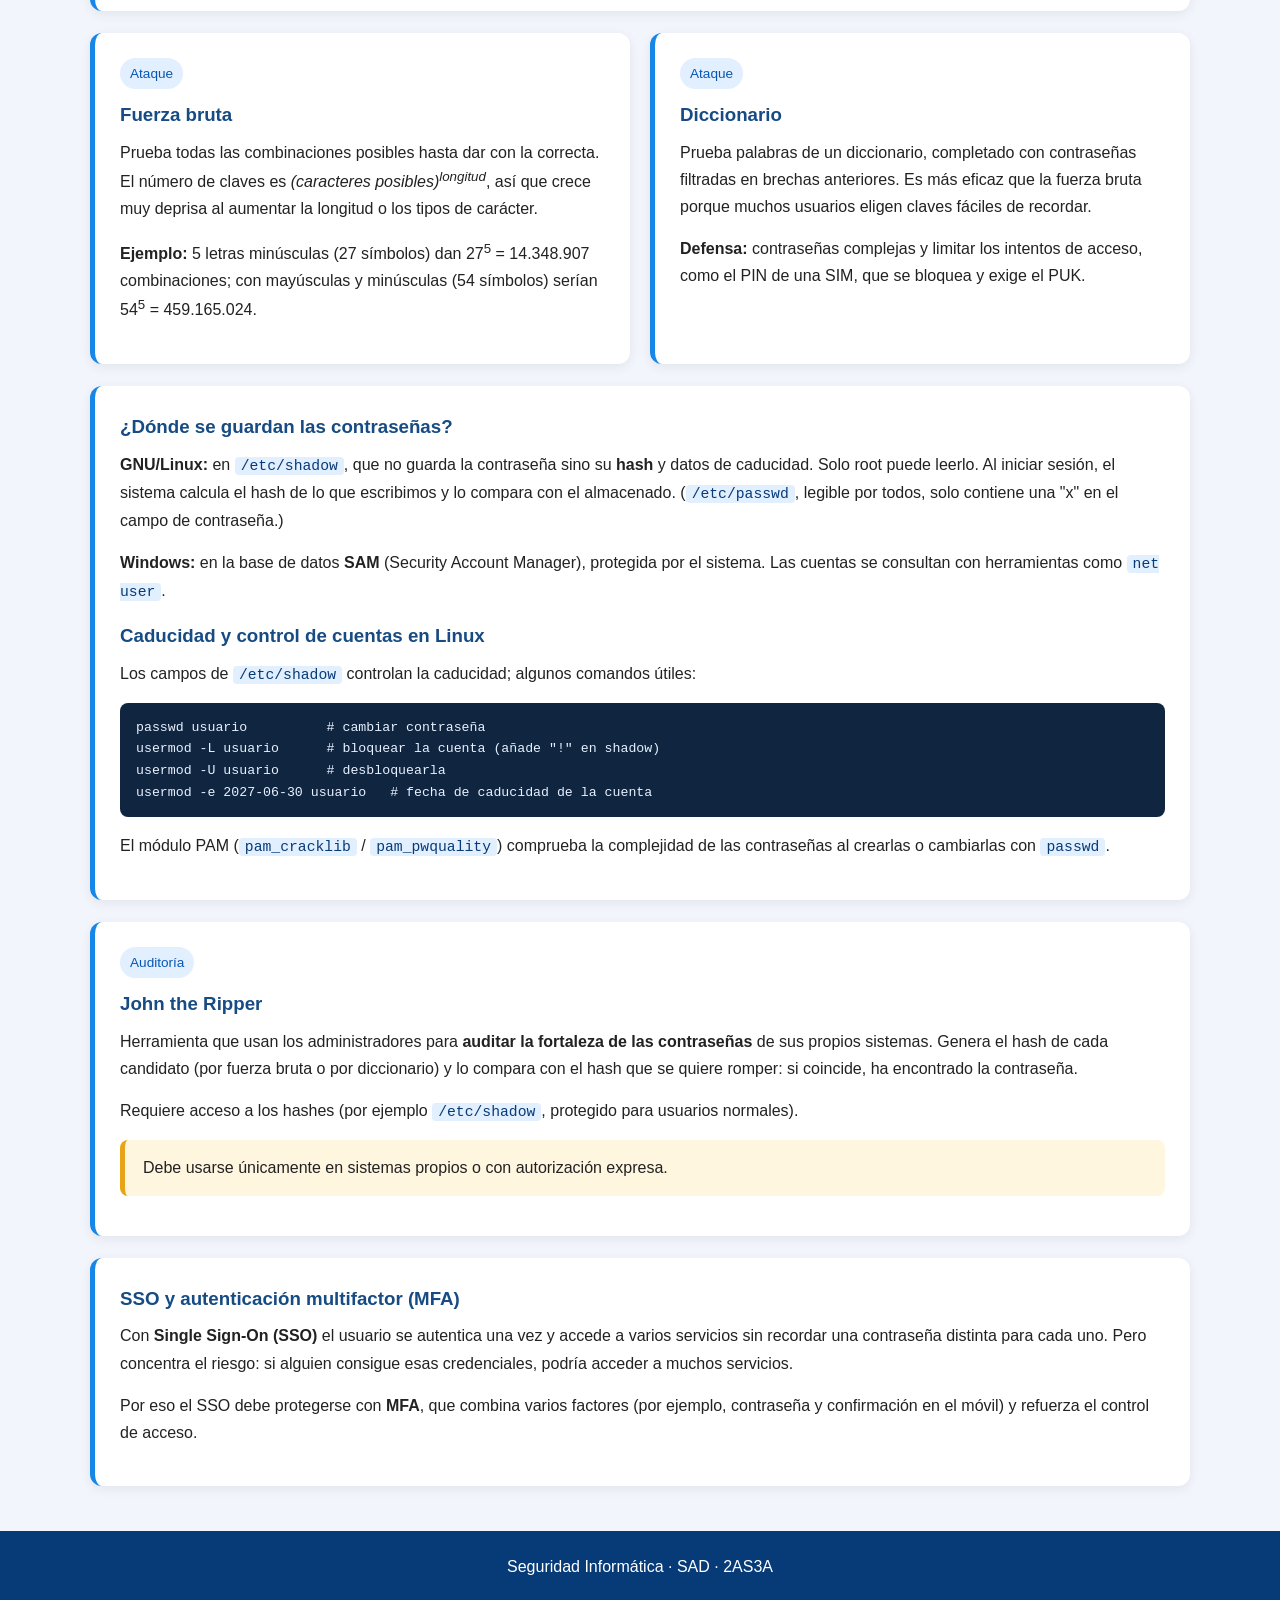
==== commit 63fe3362: "sad actualizado v5" ====
--- a/SATweb/SATweb/acceso.html
+++ b/SATweb/SATweb/acceso.html
@@ -15,6 +15,7 @@
     <a href="proteccion.html">Protección</a>
     <a href="acceso.html" class="activo">Acceso</a>
     <a href="criptografia.html">Criptografía</a>
+    <a href="perimetral.html">Perimetral</a>
     <a href="noticias.html">Noticias</a>
 </nav>
 
